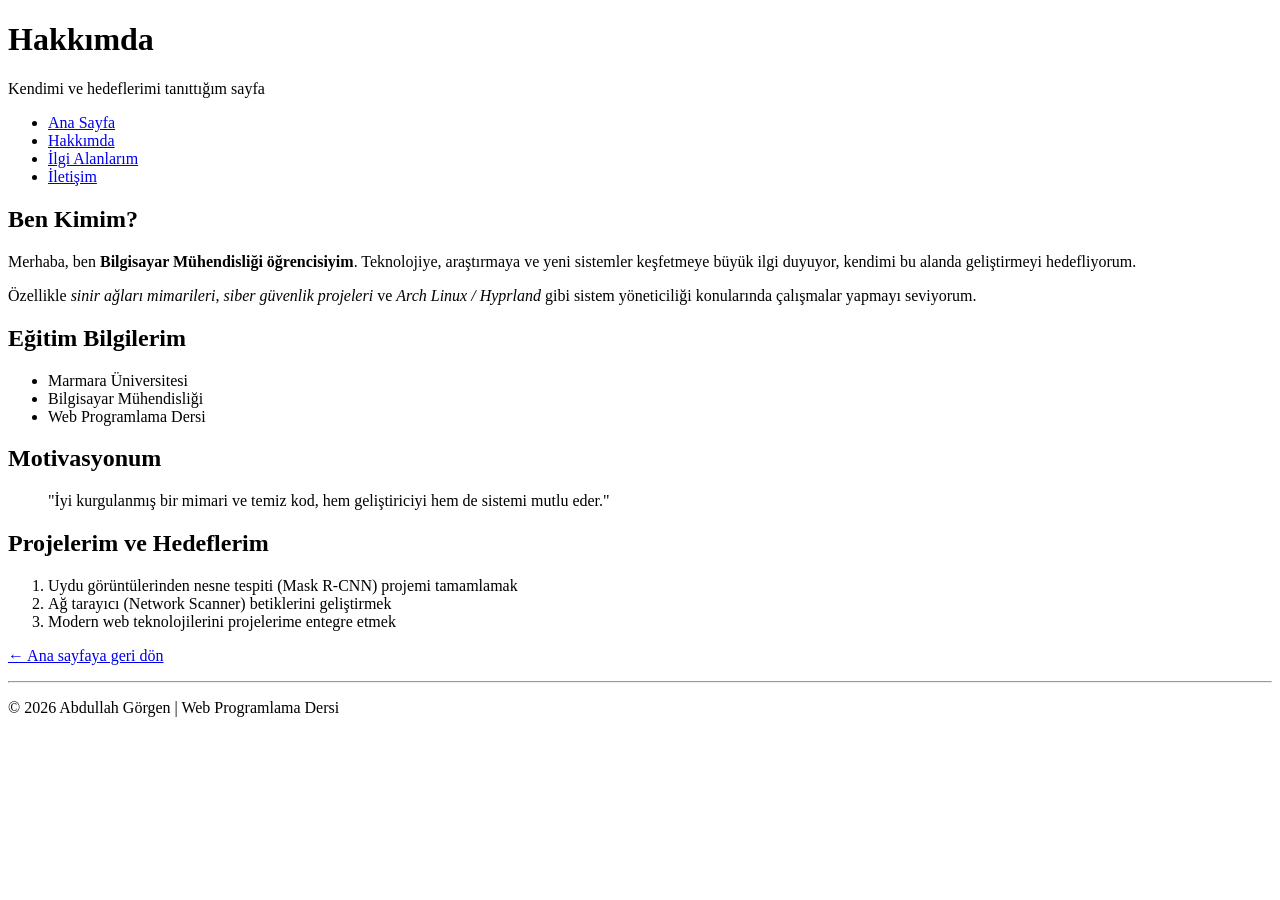
==== about.html @ c02310f2 "Add files via upload" ====
<!DOCTYPE html>
<html lang="tr">
<head>
    <meta charset="UTF-8">
    <title>Hakkımda</title>
</head>
<body>
    <header>
        <h1>Hakkımda</h1>
        <p>Kendimi ve hedeflerimi tanıttığım sayfa</p>
    </header>

    <nav>
        <ul>
            <li><a href="index.html">Ana Sayfa</a></li>
            <li><a href="about.html">Hakkımda</a></li>
            <li><a href="interests.html">İlgi Alanlarım</a></li>
            <li><a href="contact.html">İletişim</a></li>
        </ul>
    </nav>

    <main>
        <h2>Ben Kimim?</h2>
        <p>Merhaba, ben <strong>Bilgisayar Mühendisliği öğrencisiyim</strong>. Teknolojiye, araştırmaya ve yeni sistemler keşfetmeye büyük ilgi duyuyor, kendimi bu alanda geliştirmeyi hedefliyorum.</p>
        <p>Özellikle <em>sinir ağları mimarileri</em>, <em>siber güvenlik projeleri</em> ve <em>Arch Linux / Hyprland</em> gibi sistem yöneticiliği konularında çalışmalar yapmayı seviyorum.</p>

        <h2>Eğitim Bilgilerim</h2>
        <ul>
            <li>Marmara Üniversitesi</li>
            <li>Bilgisayar Mühendisliği</li>
            <li>Web Programlama Dersi</li>
        </ul>

        <h2>Motivasyonum</h2>
        <blockquote>
            "İyi kurgulanmış bir mimari ve temiz kod, hem geliştiriciyi hem de sistemi mutlu eder."
        </blockquote>

        <h2>Projelerim ve Hedeflerim</h2>
        <ol>
            <li>Uydu görüntülerinden nesne tespiti (Mask R-CNN) projemi tamamlamak</li>
            <li>Ağ tarayıcı (Network Scanner) betiklerini geliştirmek</li>
            <li>Modern web teknolojilerini projelerime entegre etmek</li>
        </ol>

        <p><a href="index.html">&larr; Ana sayfaya geri dön</a></p>
    </main>

    <footer>
        <hr>
        <p>© 2026 Abdullah Görgen | Web Programlama Dersi</p>
    </footer>
</body>
</html>
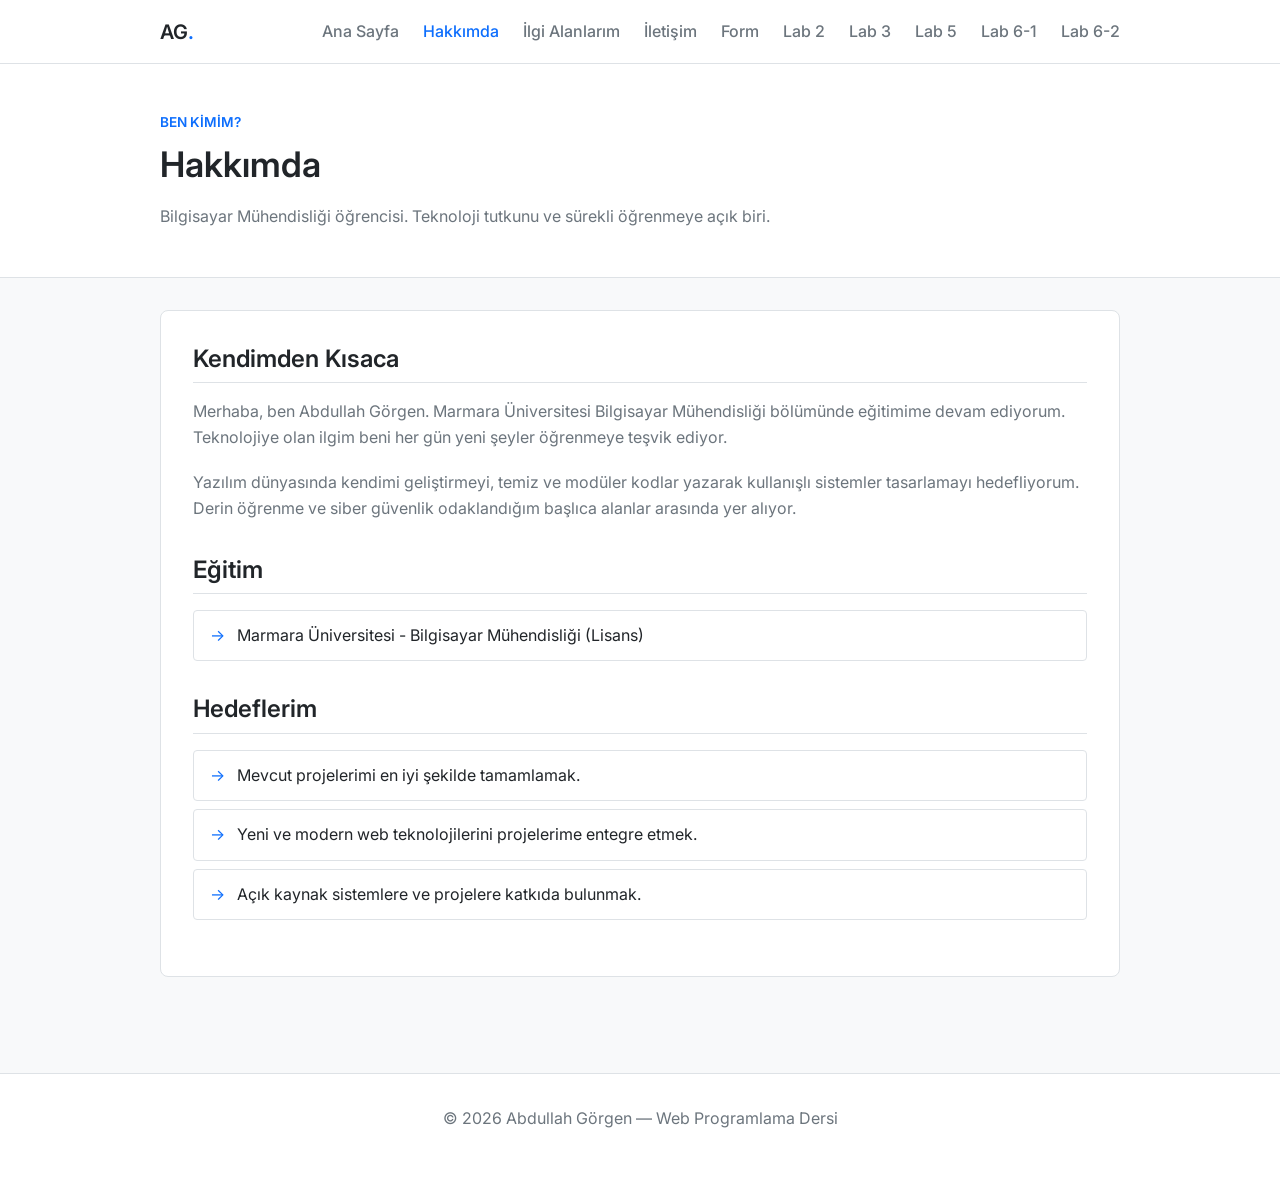
==== commit 770303a7: "update lab6" ====
--- a/about.html
+++ b/about.html
@@ -1,54 +1,68 @@
-<!DOCTYPE html>
-<html lang="tr">
-<head>
-    <meta charset="UTF-8">
-    <title>Hakkımda</title>
-</head>
-<body>
-    <header>
-        <h1>Hakkımda</h1>
-        <p>Kendimi ve hedeflerimi tanıttığım sayfa</p>
-    </header>
-
-    <nav>
-        <ul>
-            <li><a href="index.html">Ana Sayfa</a></li>
-            <li><a href="about.html">Hakkımda</a></li>
-            <li><a href="interests.html">İlgi Alanlarım</a></li>
-            <li><a href="contact.html">İletişim</a></li>
-        </ul>
-    </nav>
-
-    <main>
-        <h2>Ben Kimim?</h2>
-        <p>Merhaba, ben <strong>Bilgisayar Mühendisliği öğrencisiyim</strong>. Teknolojiye, araştırmaya ve yeni sistemler keşfetmeye büyük ilgi duyuyor, kendimi bu alanda geliştirmeyi hedefliyorum.</p>
-        <p>Özellikle <em>sinir ağları mimarileri</em>, <em>siber güvenlik projeleri</em> ve <em>Arch Linux / Hyprland</em> gibi sistem yöneticiliği konularında çalışmalar yapmayı seviyorum.</p>
-
-        <h2>Eğitim Bilgilerim</h2>
-        <ul>
-            <li>Marmara Üniversitesi</li>
-            <li>Bilgisayar Mühendisliği</li>
-            <li>Web Programlama Dersi</li>
-        </ul>
-
-        <h2>Motivasyonum</h2>
-        <blockquote>
-            "İyi kurgulanmış bir mimari ve temiz kod, hem geliştiriciyi hem de sistemi mutlu eder."
-        </blockquote>
-
-        <h2>Projelerim ve Hedeflerim</h2>
-        <ol>
-            <li>Uydu görüntülerinden nesne tespiti (Mask R-CNN) projemi tamamlamak</li>
-            <li>Ağ tarayıcı (Network Scanner) betiklerini geliştirmek</li>
-            <li>Modern web teknolojilerini projelerime entegre etmek</li>
-        </ol>
-
-        <p><a href="index.html">&larr; Ana sayfaya geri dön</a></p>
-    </main>
-
-    <footer>
-        <hr>
-        <p>© 2026 Abdullah Görgen | Web Programlama Dersi</p>
-    </footer>
-</body>
+<!DOCTYPE html>
+<html lang="tr">
+<head>
+  <meta charset="UTF-8" />
+  <meta name="viewport" content="width=device-width, initial-scale=1.0" />
+  <title>Hakkımda — Abdullah Görgen</title>
+  <link rel="stylesheet" href="style.css" />
+</head>
+<body>
+
+  <!-- NAVBAR -->
+  <nav class="navbar">
+    <div class="container">
+      <a href="index.html" class="nav-logo">AG<span>.</span></a>
+      <ul class="nav-links">
+        <li><a href="index.html">Ana Sayfa</a></li>
+        <li><a href="about.html" class="active">Hakkımda</a></li>
+        <li><a href="interests.html">İlgi Alanlarım</a></li>
+        <li><a href="contact.html">İletişim</a></li>
+        <li><a href="contactform.html">Form</a></li>
+        <li><a href="lab2.html">Lab 2</a></li>
+        <li><a href="lab3.html">Lab 3</a></li>
+        <li><a href="lab5.html">Lab 5</a></li>
+        <li><a href="lab6-1.html">Lab 6-1</a></li>
+        <li><a href="lab6-2.html">Lab 6-2</a></li>
+      </ul>
+    </div>
+  </nav>
+
+  <!-- SAYFA BAŞLIĞI -->
+  <div class="page-hero">
+    <div class="container">
+      <span class="eyebrow">Ben Kimim?</span>
+      <h1>Hakkımda</h1>
+      <p>Bilgisayar Mühendisliği öğrencisi. Teknoloji tutkunu ve sürekli öğrenmeye açık biri.</p>
+    </div>
+  </div>
+
+  <div class="page-body">
+    <div class="container">
+      <div class="card">
+        <h2>Kendimden Kısaca</h2>
+        <p>Merhaba, ben Abdullah Görgen. Marmara Üniversitesi Bilgisayar Mühendisliği bölümünde eğitimime devam ediyorum. Teknolojiye olan ilgim beni her gün yeni şeyler öğrenmeye teşvik ediyor.</p>
+        <p>Yazılım dünyasında kendimi geliştirmeyi, temiz ve modüler kodlar yazarak kullanışlı sistemler tasarlamayı hedefliyorum. Derin öğrenme ve siber güvenlik odaklandığım başlıca alanlar arasında yer alıyor.</p>
+        
+        <h2 style="margin-top: 2rem;">Eğitim</h2>
+        <ul class="styled-list">
+          <li>Marmara Üniversitesi - Bilgisayar Mühendisliği (Lisans)</li>
+        </ul>
+
+        <h2 style="margin-top: 2rem;">Hedeflerim</h2>
+        <ul class="styled-list">
+          <li>Mevcut projelerimi en iyi şekilde tamamlamak.</li>
+          <li>Yeni ve modern web teknolojilerini projelerime entegre etmek.</li>
+          <li>Açık kaynak sistemlere ve projelere katkıda bulunmak.</li>
+        </ul>
+      </div>
+    </div>
+  </div>
+
+  <footer class="site-footer">
+    <div class="container">
+      <p>© 2026 Abdullah Görgen — Web Programlama Dersi</p>
+    </div>
+  </footer>
+
+</body>
 </html>
--- a/style.css
+++ b/style.css
@@ -0,0 +1,520 @@
+/* ============================================================
+   Abdullah Görgen – Kişisel Portfolyo | Yalın ve Temiz Stil
+   Sade, modüler ve anlaşılır CSS
+============================================================ */
+
+/* ── 1. FONTLAR VE RESET ── */
+@import url('https://fonts.googleapis.com/css2?family=Inter:wght@400;500;600&display=swap');
+
+*, *::before, *::after {
+  box-sizing: border-box;
+  margin: 0;
+  padding: 0;
+}
+
+/* ── 2. DEĞİŞKENLER (VARIABLES) ── */
+:root {
+  --bg-color: #f8f9fa;
+  --surface-color: #ffffff;
+  --text-primary: #212529;
+  --text-secondary: #6c757d;
+  --border-color: #dee2e6;
+  --primary-color: #0d6efd;
+  --primary-hover: #0b5ed7;
+  --danger-color: #dc3545;
+  --danger-hover: #bb2d3b;
+
+  --nav-height: 64px;
+  --max-width: 1000px;
+  --radius-sm: 4px;
+  --radius-md: 8px;
+}
+
+/* Koyu Tema Tercihi (Otomatik) */
+@media (prefers-color-scheme: dark) {
+  :root {
+    --bg-color: #121212;
+    --surface-color: #1e1e1e;
+    --text-primary: #e9ecef;
+    --text-secondary: #adb5bd;
+    --border-color: #343a40;
+    --primary-color: #3b82f6;
+    --primary-hover: #60a5fa;
+  }
+}
+
+/* ── 3. TEMEL ETİKETLER ── */
+body {
+  background-color: var(--bg-color);
+  color: var(--text-primary);
+  font-family: 'Inter', sans-serif;
+  font-size: 16px;
+  line-height: 1.6;
+  min-height: 100vh;
+  display: flex;
+  flex-direction: column;
+}
+
+h1, h2, h3, h4 {
+  color: var(--text-primary);
+  line-height: 1.3;
+  margin-bottom: 1rem;
+  font-weight: 600;
+}
+
+h1 { font-size: 2.2rem; }
+h2 { font-size: 1.5rem; border-bottom: 1px solid var(--border-color); padding-bottom: 0.5rem; }
+h3 { font-size: 1.25rem; }
+p { color: var(--text-secondary); margin-bottom: 1.25rem; }
+a { color: var(--primary-color); text-decoration: none; transition: color 0.2s; }
+a:hover { color: var(--primary-hover); }
+strong, b { font-weight: 600; color: var(--text-primary); }
+
+/* ── 4. YARDIMCI SINIFLAR (UTILITIES) ── */
+.container {
+  width: 100%;
+  max-width: var(--max-width);
+  margin: 0 auto;
+  padding: 0 20px;
+}
+
+/* ── 5. NAVBAR (MENÜ) ── */
+.navbar {
+  position: sticky;
+  top: 0;
+  z-index: 100;
+  background-color: var(--surface-color);
+  border-bottom: 1px solid var(--border-color);
+  height: var(--nav-height);
+  display: flex;
+  align-items: center;
+}
+
+.navbar .container {
+  display: flex;
+  justify-content: space-between;
+  align-items: center;
+}
+
+.nav-logo {
+  font-size: 1.25rem;
+  font-weight: 600;
+  color: var(--text-primary) !important;
+}
+
+.nav-logo span {
+  color: var(--primary-color);
+}
+
+.nav-links {
+  list-style: none;
+  display: flex;
+  gap: 1.5rem;
+}
+
+.nav-links a {
+  color: var(--text-secondary);
+  font-weight: 500;
+  padding: 0.5rem 0;
+}
+
+.nav-links a:hover,
+.nav-links a.active {
+  color: var(--primary-color);
+}
+
+/* ── 6. SAYFA BAŞLIKLARI (HERO / BAŞLIK KISMI) ── */
+.index-hero {
+  padding: 4rem 0;
+  background-color: var(--surface-color);
+  border-bottom: 1px solid var(--border-color);
+  margin-bottom: 2rem;
+}
+
+.index-hero-content h1 {
+  font-size: 2.5rem;
+}
+
+.index-hero-content .eyebrow {
+  display: block;
+  font-size: 0.875rem;
+  font-weight: 600;
+  color: var(--primary-color);
+  text-transform: uppercase;
+  margin-bottom: 0.5rem;
+}
+
+.index-hero-content .subtitle {
+  font-size: 1.125rem;
+  max-width: 600px;
+  margin-bottom: 2rem;
+}
+
+.page-hero {
+  padding: 3rem 0;
+  background-color: var(--surface-color);
+  border-bottom: 1px solid var(--border-color);
+  margin-bottom: 2rem;
+}
+
+.page-hero .eyebrow {
+  display: block;
+  color: var(--primary-color);
+  font-weight: 600;
+  font-size: 0.85rem;
+  margin-bottom: 0.5rem;
+  text-transform: uppercase;
+}
+
+.page-hero p {
+  margin-bottom: 0;
+}
+
+.page-body {
+  padding-bottom: 4rem;
+  flex: 1;
+}
+
+/* ── 7. KARTLAR VE LİSTELER ── */
+.card {
+  background-color: var(--surface-color);
+  border: 1px solid var(--border-color);
+  border-radius: var(--radius-md);
+  padding: 2rem;
+  margin-bottom: 2rem;
+}
+
+.info-grid {
+  display: grid;
+  grid-template-columns: repeat(auto-fit, minmax(200px, 1fr));
+  gap: 1rem;
+  margin-top: 2rem;
+}
+
+.info-cell {
+  background-color: var(--bg-color);
+  padding: 1rem;
+  border-radius: var(--radius-sm);
+  border: 1px solid var(--border-color);
+}
+
+.info-cell .label {
+  font-size: 0.75rem;
+  text-transform: uppercase;
+  color: var(--text-secondary);
+  font-weight: 600;
+  margin-bottom: 0.25rem;
+}
+
+.info-cell .value {
+  color: var(--text-primary);
+  font-weight: 500;
+}
+
+.styled-list, .ordered-list {
+  list-style: none;
+  display: flex;
+  flex-direction: column;
+  gap: 0.5rem;
+  margin-bottom: 1.5rem;
+}
+
+.styled-list li, .ordered-list li {
+  padding: 0.75rem 1rem;
+  background-color: var(--surface-color);
+  border: 1px solid var(--border-color);
+  border-radius: var(--radius-sm);
+  display: flex;
+  align-items: center;
+}
+
+.styled-list li::before {
+  content: '→';
+  color: var(--primary-color);
+  margin-right: 0.75rem;
+}
+
+.ordered-list {
+  counter-reset: ordered-counter;
+}
+
+.ordered-list li::before {
+  counter-increment: ordered-counter;
+  content: counter(ordered-counter) ".";
+  color: var(--primary-color);
+  margin-right: 0.75rem;
+  font-weight: 600;
+}
+
+.link-row {
+  display: flex;
+  justify-content: space-between;
+  padding: 0.75rem 0;
+  border-bottom: 1px solid var(--border-color);
+  color: var(--text-primary);
+}
+.link-row:last-child {
+  border-bottom: none;
+}
+.link-row .arrow {
+  color: var(--text-secondary);
+}
+
+/* ── 8. BÖLÜMLER ── */
+.section {
+  margin-bottom: 3rem;
+}
+
+.section-label {
+  color: var(--primary-color);
+  font-size: 0.85rem;
+  font-weight: 600;
+  text-transform: uppercase;
+  margin-bottom: 0.5rem;
+}
+
+/* ── 9. İLETİŞİM ELEMANLARI ── */
+.two-col {
+  display: grid;
+  grid-template-columns: repeat(auto-fit, minmax(250px, 1fr));
+  gap: 1.5rem;
+}
+
+.contact-item {
+  display: flex;
+  align-items: center;
+  gap: 1rem;
+  padding: 1rem;
+  background-color: var(--surface-color);
+  border: 1px solid var(--border-color);
+  border-radius: var(--radius-sm);
+}
+
+.contact-icon {
+  font-size: 1.5rem;
+}
+
+.contact-info span {
+  display: block;
+  font-size: 0.75rem;
+  color: var(--text-secondary);
+  text-transform: uppercase;
+}
+
+.faq-item {
+  border: 1px solid var(--border-color);
+  border-radius: var(--radius-sm);
+  margin-bottom: 0.5rem;
+  overflow: hidden;
+}
+
+.faq-question {
+  background-color: var(--surface-color);
+  padding: 1rem;
+  font-weight: 500;
+  color: var(--text-primary);
+  border-bottom: 1px solid var(--border-color);
+}
+
+.faq-answer {
+  padding: 1rem;
+  background-color: var(--bg-color);
+  color: var(--text-secondary);
+}
+
+/* ── 10. BUTONLAR VE FORMLAR ── */
+.hero-actions {
+  display: flex;
+  gap: 1rem;
+}
+
+.btn {
+  display: inline-block;
+  padding: 0.5rem 1.25rem;
+  font-size: 0.95rem;
+  font-weight: 500;
+  border-radius: var(--radius-sm);
+  cursor: pointer;
+  border: 1px solid transparent;
+  transition: all 0.2s;
+  text-align: center;
+}
+
+.btn-primary {
+  background-color: var(--primary-color);
+  color: #fff;
+}
+
+.btn-primary:hover {
+  background-color: var(--primary-hover);
+  color: #fff;
+}
+
+.btn-ghost {
+  background-color: transparent;
+  color: var(--text-primary);
+  border-color: var(--border-color);
+}
+
+.btn-ghost:hover {
+  border-color: var(--primary-color);
+  color: var(--primary-color);
+}
+
+.btn-danger {
+  background-color: var(--danger-color);
+  color: #fff;
+}
+
+.btn-danger:hover {
+  background-color: var(--danger-hover);
+  color: #fff;
+}
+
+.btn-group {
+  display: flex;
+  gap: 1rem;
+  margin-top: 1rem;
+}
+
+.form-group {
+  margin-bottom: 1.5rem;
+}
+
+.form-label {
+  display: block;
+  font-size: 0.9rem;
+  font-weight: 500;
+  margin-bottom: 0.5rem;
+  color: var(--text-primary);
+}
+
+.form-control {
+  width: 100%;
+  padding: 0.75rem;
+  border: 1px solid var(--border-color);
+  border-radius: var(--radius-sm);
+  background-color: var(--bg-color);
+  color: var(--text-primary);
+  font-family: inherit;
+  font-size: 1rem;
+}
+
+.form-control:focus {
+  outline: none;
+  border-color: var(--primary-color);
+}
+
+/* Diğer elemanlar */
+.options-group {
+  display: flex;
+  flex-direction: column;
+  gap: 0.5rem;
+  padding: 1rem;
+  border: 1px solid var(--border-color);
+  border-radius: var(--radius-sm);
+  background-color: var(--bg-color);
+}
+
+.option-item {
+  display: flex;
+  align-items: center;
+  gap: 0.5rem;
+  color: var(--text-primary);
+  cursor: pointer;
+}
+
+.file-input-wrapper {
+  position: relative;
+}
+.file-input-wrapper input[type="file"] {
+  width: 100%;
+  padding: 12px 16px;
+  background: var(--bg-color);
+  border: 1px dashed var(--border-color);
+  border-radius: var(--radius-sm);
+  color: var(--text-secondary);
+  font-size: .9rem;
+  cursor: pointer;
+}
+
+.tag-row {
+  display: flex;
+  flex-wrap: wrap;
+  gap: 0.5rem;
+}
+
+.tag {
+  padding: 0.25rem 0.75rem;
+  background-color: var(--surface-color);
+  border: 1px solid var(--border-color);
+  border-radius: 100px;
+  font-size: 0.85rem;
+  color: var(--text-secondary);
+}
+
+.term-list {
+  display: flex;
+  flex-direction: column;
+  gap: 1rem;
+}
+
+.term-item {
+  background-color: var(--surface-color);
+  border: 1px solid var(--border-color);
+  border-radius: var(--radius-sm);
+  padding: 1rem;
+}
+
+.term-item dt {
+  font-weight: 600;
+  color: var(--primary-color);
+  margin-bottom: 0.25rem;
+}
+
+.term-item dd {
+  color: var(--text-secondary);
+  font-size: 0.9rem;
+  margin-bottom: 0;
+}
+
+/* ── 11. LAB VE EKLENTİLER ── */
+.lab-col {
+  background-color: var(--surface-color);
+  border: 1px solid var(--border-color);
+  border-radius: var(--radius-md);
+  padding: 1.5rem;
+  margin-bottom: 1.5rem;
+}
+
+.skill-badge-row {
+  display: flex;
+  flex-wrap: wrap;
+  gap: 0.5rem;
+}
+
+.skill-badge {
+  padding: 0.25rem 0.75rem;
+  background-color: rgba(13, 110, 253, 0.1);
+  border: 1px solid rgba(13, 110, 253, 0.2);
+  border-radius: var(--radius-sm);
+  font-size: 0.85rem;
+  color: var(--primary-color);
+  font-weight: 500;
+}
+
+/* ── 12. FOOTER ── */
+.site-footer {
+  margin-top: auto;
+  padding: 2rem 0;
+  border-top: 1px solid var(--border-color);
+  text-align: center;
+  background-color: var(--surface-color);
+}
+
+/* ── 13. RESPONSIVE ── */
+@media (max-width: 768px) {
+  .nav-links {
+    display: none;
+  }
+}
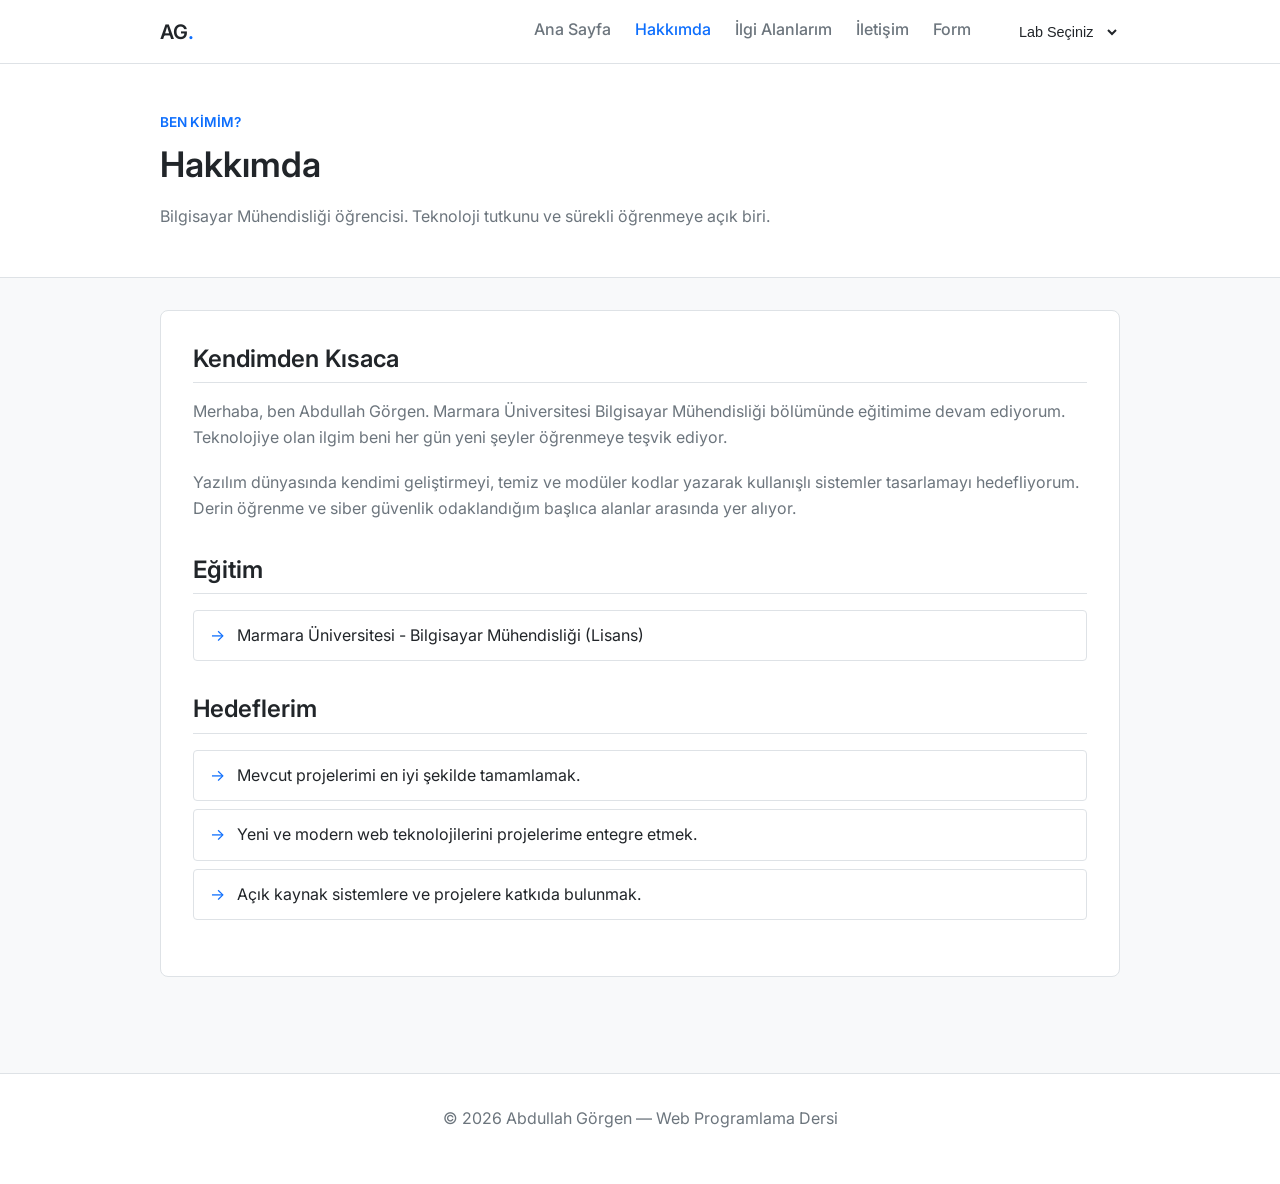
==== commit aa18a58d: "Lab 7 ve genel guncellemeler eklendi" ====
--- a/about.html
+++ b/about.html
@@ -18,11 +18,17 @@
         <li><a href="interests.html">İlgi Alanlarım</a></li>
         <li><a href="contact.html">İletişim</a></li>
         <li><a href="contactform.html">Form</a></li>
-        <li><a href="lab2.html">Lab 2</a></li>
-        <li><a href="lab3.html">Lab 3</a></li>
-        <li><a href="lab5.html">Lab 5</a></li>
-        <li><a href="lab6-1.html">Lab 6-1</a></li>
-        <li><a href="lab6-2.html">Lab 6-2</a></li>
+        <li>
+          <select id="labSelector" style="padding: 6px 10px; border-radius: 6px; border: 1px solid var(--border); background: var(--surface); color: var(--text); font-size: 0.9rem; cursor: pointer; margin-left: 10px;">
+            <option value="" selected disabled>Lab Seçiniz</option>
+            <option value="2">Lab 2</option>
+            <option value="3">Lab 3</option>
+            <option value="5">Lab 5</option>
+            <option value="6-1">Lab 6.1</option>
+            <option value="6-2">Lab 6.2</option>
+            <option value="7">Lab 7</option>
+          </select>
+        </li>
       </ul>
     </div>
   </nav>
@@ -64,5 +70,18 @@
     </div>
   </footer>
 
+
+  <script>
+    document.addEventListener('DOMContentLoaded', function() {
+      const labSelector = document.getElementById('labSelector');
+      if (labSelector) {
+        labSelector.addEventListener('change', function() {
+          if (this.value) {
+            window.location.href = `lab${this.value}.html`;
+          }
+        });
+      }
+    });
+  </script>
 </body>
 </html>
